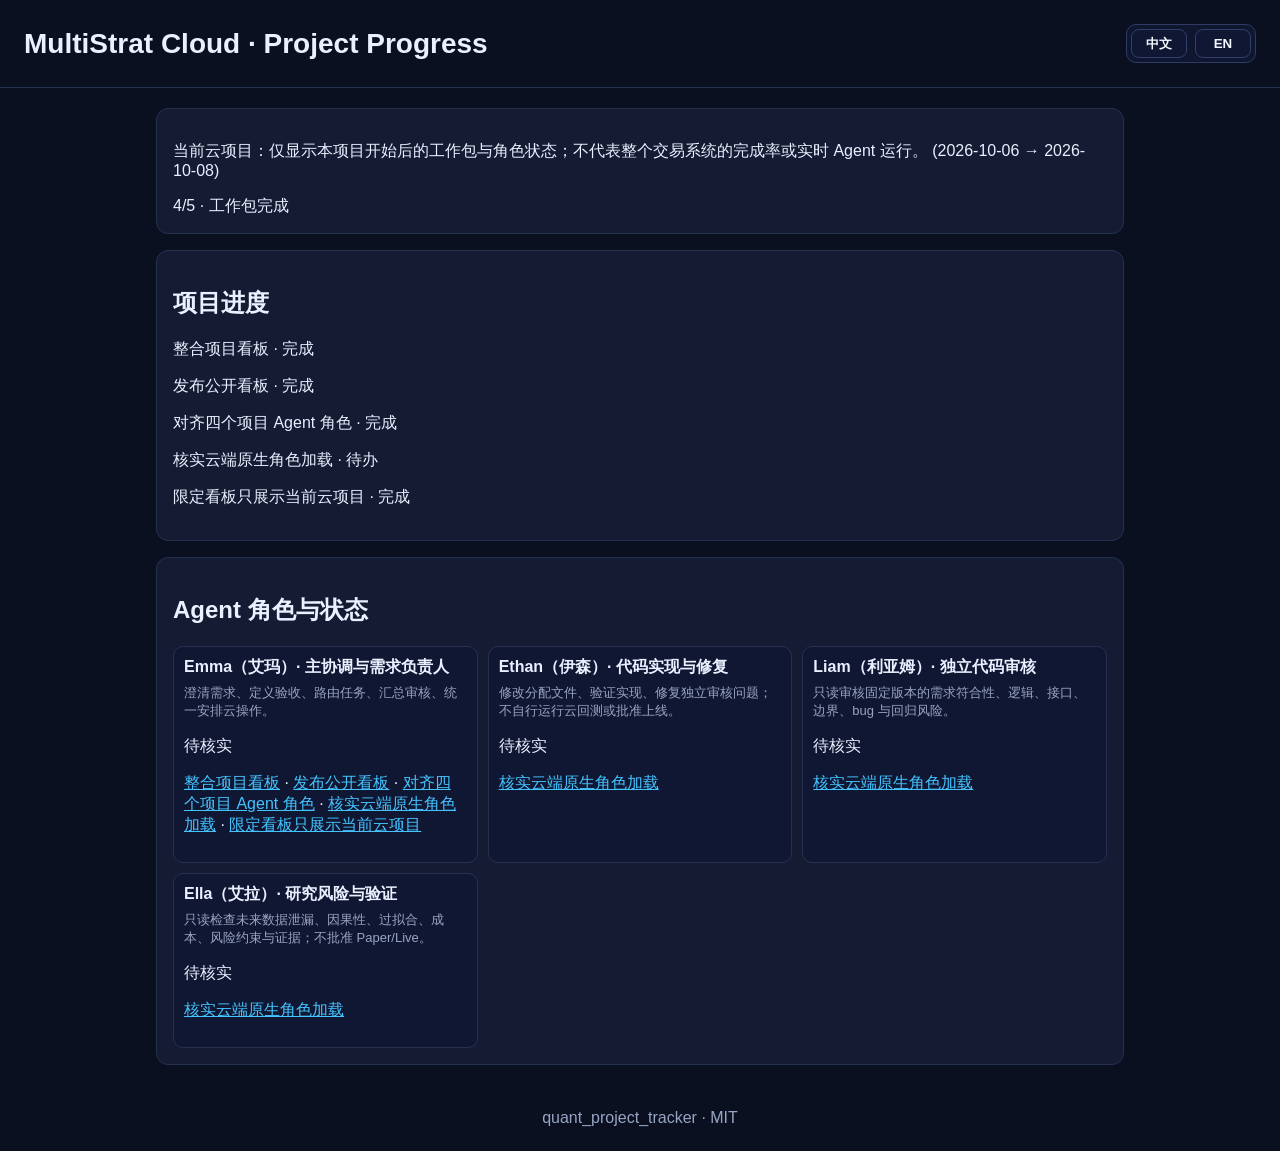
==== web/index.html @ ba747545 "Remove legacy demo data and redirect all dashboard entry points" ====
<!doctype html><html lang="zh-CN"><meta charset="utf-8"><meta http-equiv="refresh" content="0;url=../"><title>MultiStrat Cloud</title><a href="../">打开当前项目看板</a><script>location.replace("../")</script></html>
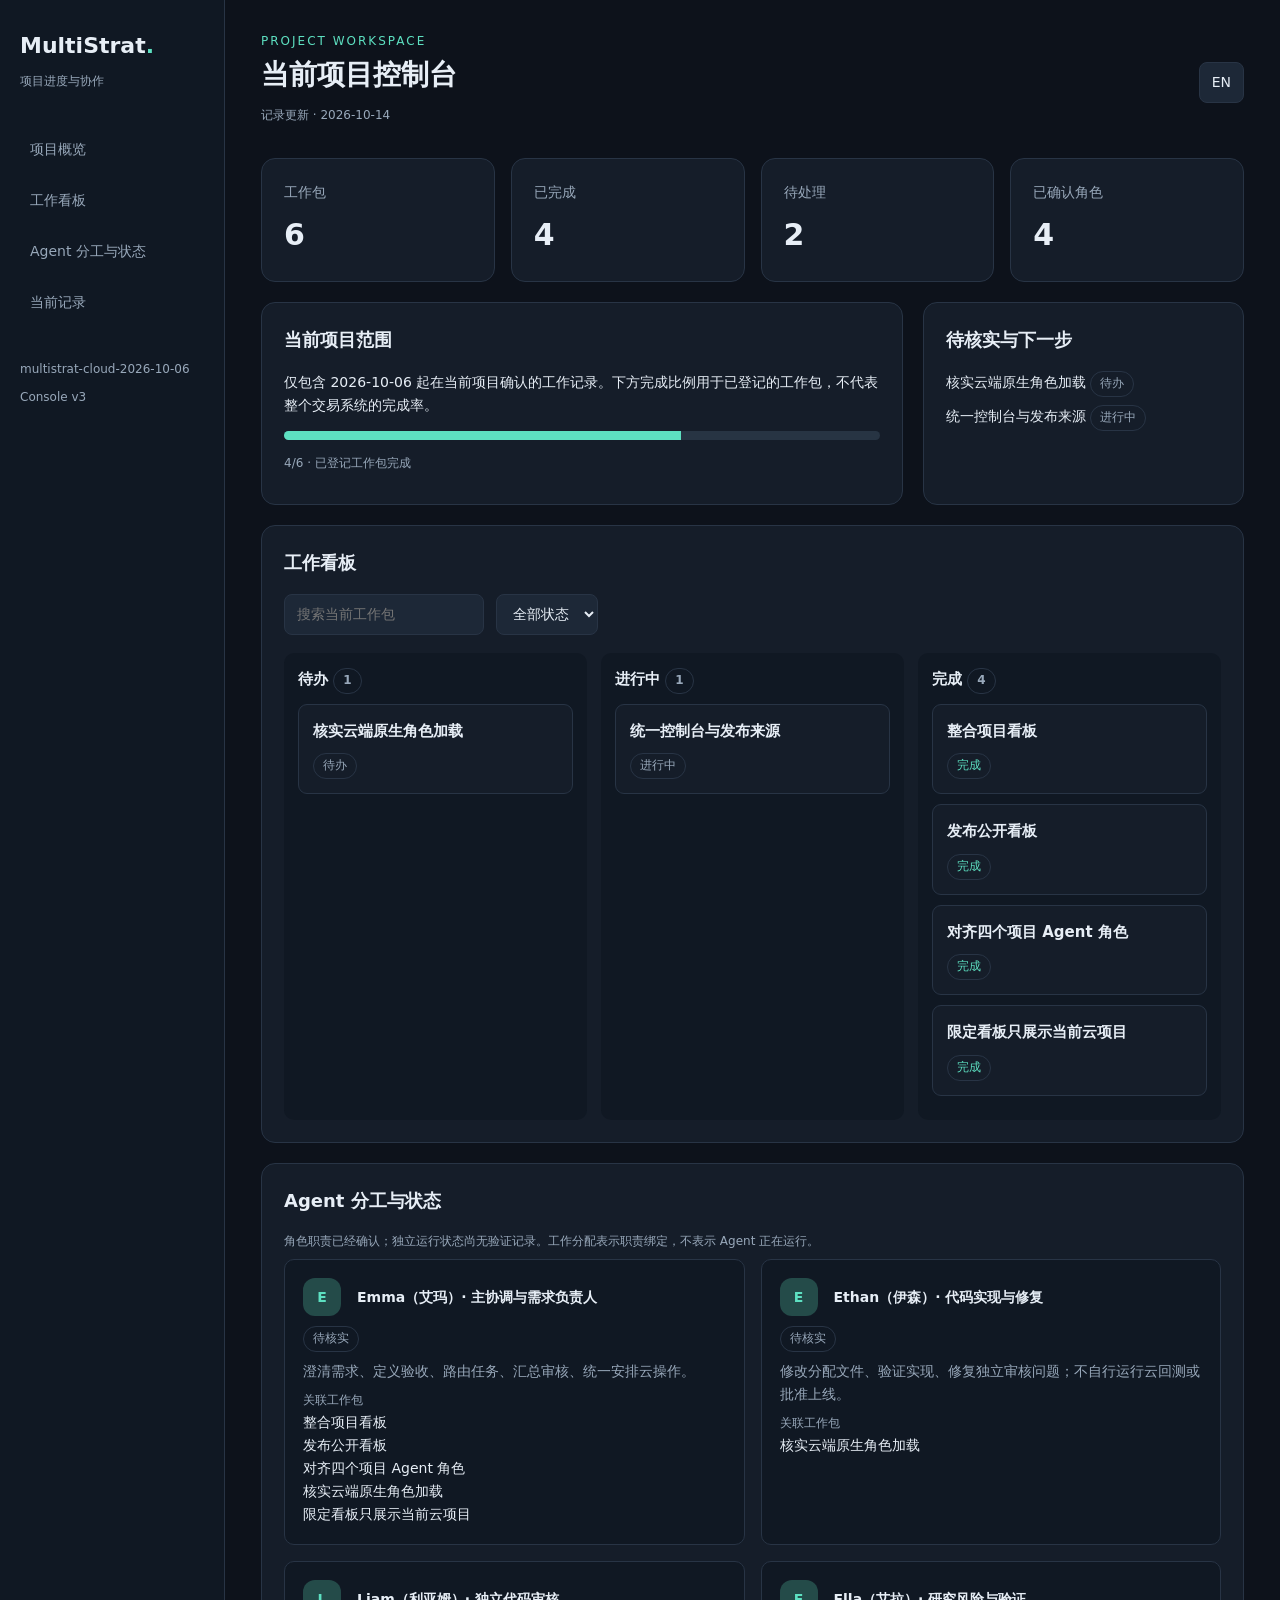
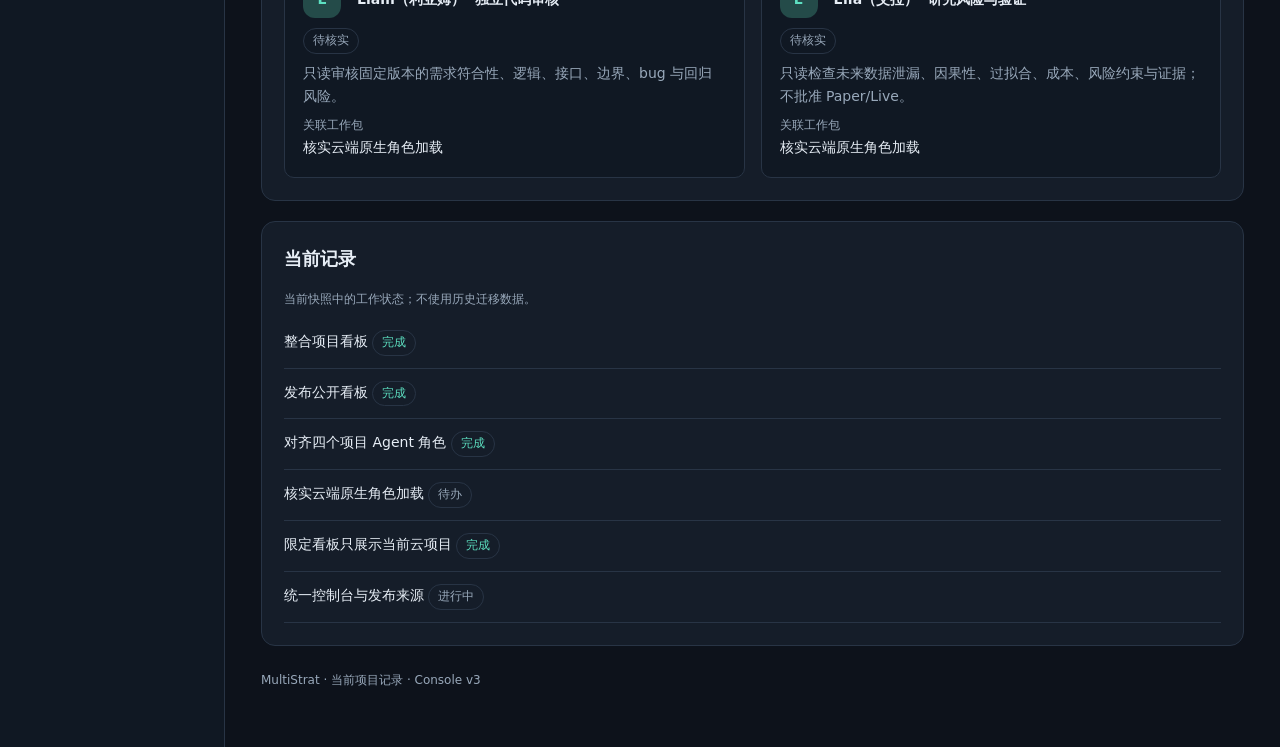
==== commit 57bdafe7: "Replace legacy design with current-project console and single-source guarded publication" ====
--- a/web/index.html
+++ b/web/index.html
@@ -1 +1 @@
-<!doctype html><html lang="zh-CN"><meta charset="utf-8"><meta http-equiv="refresh" content="0;url=../"><title>MultiStrat Cloud</title><a href="../">打开当前项目看板</a><script>location.replace("../")</script></html>+<!doctype html><html lang="zh-CN"><meta charset="utf-8"><meta http-equiv="refresh" content="0;url=../"><title>MultiStrat Cloud</title><a href="../">打开当前控制台</a><script>location.replace("../")</script></html>
